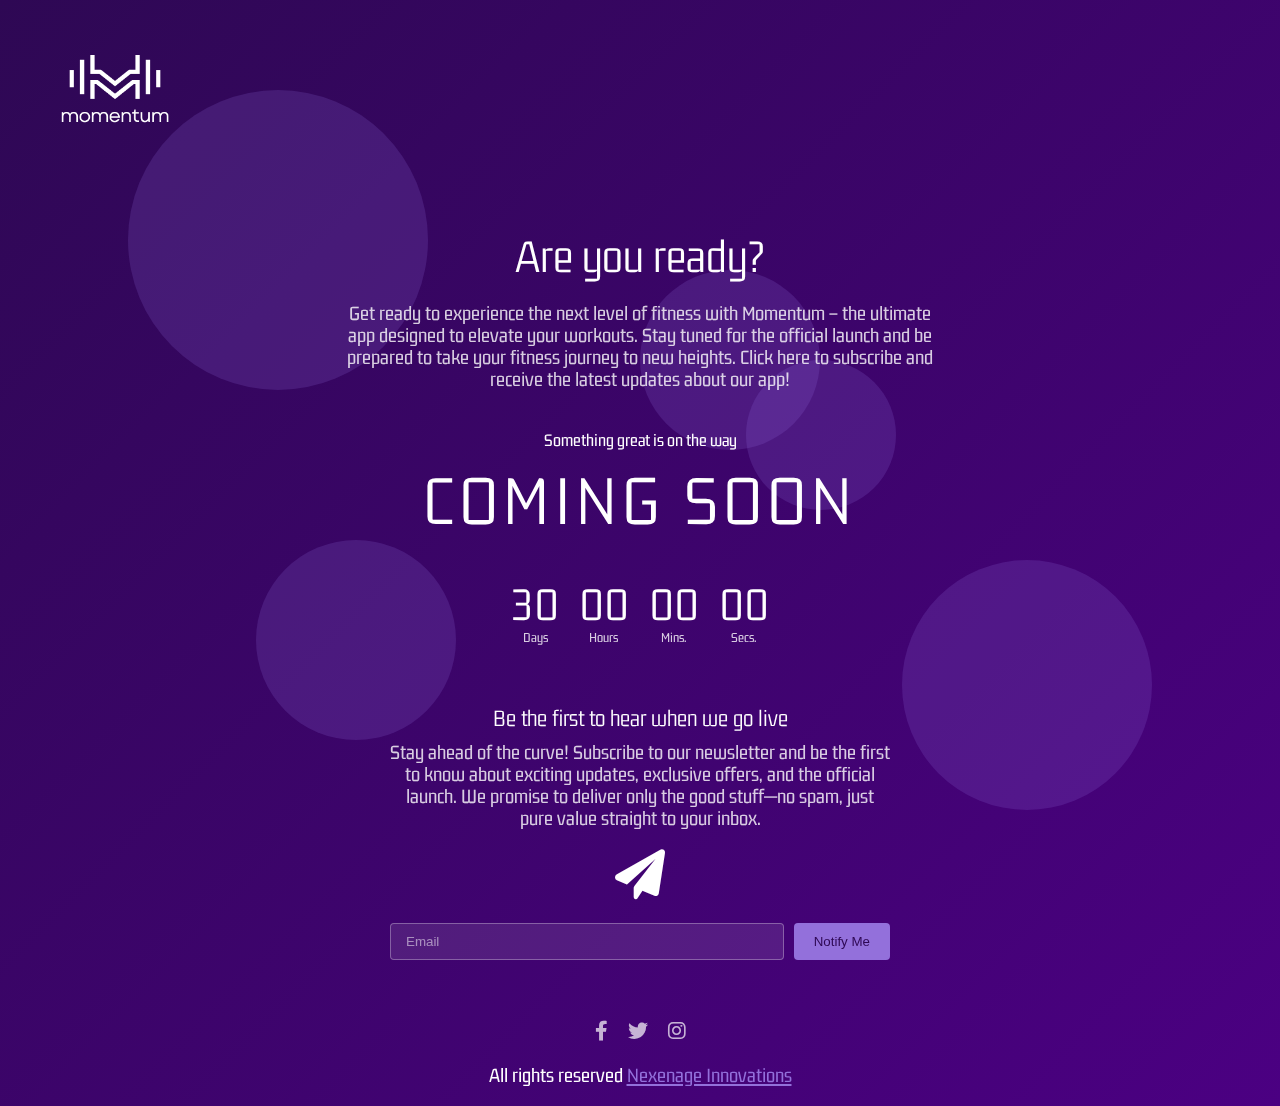
==== index.html @ 2875bc84 "Add files via upload" ====
<!DOCTYPE html>
<html lang="en">
<head>
    <meta charset="UTF-8">
    <meta name="viewport" content="width=device-width, initial-scale=1.0">
    <title>Momentum - Coming Soon</title>
    <style>
        @import url('https://fonts.googleapis.com/css2?family=Doto:wght@100..900&family=Edu+AU+VIC+WA+NT+Pre:wght@400..700&family=Give+You+Glory&family=Hind+Siliguri:wght@300;400;500;600;700&family=Livvic:ital,wght@0,100;0,200;0,300;0,400;0,500;0,600;0,700;0,900;1,100;1,200;1,300;1,400;1,500;1,600;1,700;1,900&display=swap');
        </style>
    <!-- Font Awesome CDN -->
<link href="https://cdnjs.cloudflare.com/ajax/libs/font-awesome/6.0.0-beta3/css/all.min.css" rel="stylesheet">
    <link rel="stylesheet" href="styles.css">
    <style>
        @import url('https://fonts.googleapis.com/css2?family=Doto:wght@100..900&family=Edu+AU+VIC+WA+NT+Pre:wght@400..700&family=Gemunu+Libre:wght@200..800&family=Give+You+Glory&family=Hind+Siliguri:wght@300;400;500;600;700&family=Livvic:ital,wght@0,100;0,200;0,300;0,400;0,500;0,600;0,700;0,900;1,100;1,200;1,300;1,400;1,500;1,600;1,700;1,900&display=swap');
    </style>
    <link rel="shortcut icon" href="White and Green Modern Barbell Line Icon Fitness Logo (2).png" type="image/x-icon">
</head>
<body>
    <div class="background">
        <div class="circle circle1"></div>
        <div class="circle circle2"></div>
        <div class="circle circle3"></div>
        <div class="circle circle4"></div>
        <div class="circle circle5"></div>
    </div>
    
    <header>
        <div class="logo">
            <img src="White and Green Modern Barbell Line Icon Fitness Logo (2).png" width="150px" alt="">
        </div>
    </header>

    <main>
        <h1>Are you ready?</h1>
        <p class="subtitle">Get ready to experience the next level of fitness with Momentum – the ultimate app designed to elevate your workouts. Stay tuned for the official launch and be prepared to take your fitness journey to new heights. Click here to subscribe and receive the latest updates about our app!</p>
        
        <div class="coming-soon">
            <p>Something great is on the way</p>
            <h2>COMING SOON</h2>
        </div>
        
        <div class="countdown">
            <div class="countdown-item">
                <span class="countdown-number" id="days">00</span>
                <span class="countdown-label">Days</span>
            </div>
            <div class="countdown-item">
                <span class="countdown-number" id="hours">00</span>
                <span class="countdown-label">Hours</span>
            </div>
            <div class="countdown-item">
                <span class="countdown-number" id="minutes">00</span>
                <span class="countdown-label">Mins.</span>
            </div>
            <div class="countdown-item">
                <span class="countdown-number" id="seconds">00</span>
                <span class="countdown-label">Secs.</span>
            </div>
        </div>
        
        <div class="newsletter">
            <h3>Be the first to hear when we go live</h3>
            <p>Stay ahead of the curve! Subscribe to our newsletter and be the first to know about exciting updates, exclusive offers, and the official launch. We promise to deliver only the good stuff—no spam, just pure value straight to your inbox.</p>
            <div class="paper-plane-icon">
                <i class="fas fa-paper-plane"></i>
            </div>
            <form class="newsletter-form">
                <input type="email" placeholder="Email" required>
                <button type="submit">Notify Me</button>
            </form>
        </div>
    </main>

    <footer>
        <div class="social-icons">
            <a href="#" class="social-icon"><i class="fab fa-facebook-f"></i></a>
            <a href="#" class="social-icon"><i class="fab fa-twitter"></i></a>
            <a href="#" class="social-icon"><i class="fab fa-instagram"></i></a>
        </div>
        <br>
        All rights reserved <a href="https://nexenageinc.vercel.app" class="nexen">Nexenage Innovations</a>
    </footer>

    <script src="script.js"></script>
</body>
</html>
---- styles.css ----
@import url('https://fonts.googleapis.com/css2?family=Poppins:wght@300;400;600&display=swap');

* {
    margin: 0;
    padding: 0;
    box-sizing: border-box;
}

body {
    font-family: "Gemunu Libre", sans-serif;
    background: linear-gradient(135deg, #2E0854, #4B0082);
    color: white;
    min-height: 100vh;
    display: flex;
    flex-direction: column;
    overflow-x: hidden;
    font-size: 1.3rem;
}

.background {
    position: fixed;
    top: 0;
    left: 0;
    width: 100%;
    height: 100%;
    z-index: -1;
}

.circle {
    position: absolute;
    border-radius: 50%;
    background: rgba(147, 112, 219, 0.2);
    animation: float 20s infinite ease-in-out;
}

@keyframes bubble-move {
    0% {
        transform: translate(0, 0);
    }
    25% {
        transform: translate(calc(10vw * var(--direction-x)), calc(10vh * var(--direction-y)));
    }
    50% {
        transform: translate(calc(20vw * var(--direction-x)), calc(20vh * var(--direction-y)));
    }
    75% {
        transform: translate(calc(10vw * var(--direction-x)), calc(10vh * var(--direction-y)));
    }
    100% {
        transform: translate(0, 0);
    }
}

.circle {
    position: absolute;
    border-radius: 50%;
    background: rgba(147, 112, 219, 0.2);
    animation: bubble-move 10s infinite ease-in-out;
    --direction-x: 1; /* Controls horizontal movement direction */
    --direction-y: 1; /* Controls vertical movement direction */
}

.circle1 {
    width: 300px;
    height: 300px;
    top: 10%;
    left: 10%;
    --direction-x: 1;
    --direction-y: -1;
}

.circle2 {
    width: 200px;
    height: 200px;
    top: 60%;
    left: 20%;
    animation-delay: -5s;
    --direction-x: -1;
    --direction-y: 1;
}

.circle3 {
    width: 150px;
    height: 150px;
    top: 40%;
    right: 30%;
    animation-delay: -10s;
    --direction-x: 1;
    --direction-y: 1;
}

.circle4 {
    width: 250px;
    height: 250px;
    bottom: 10%;
    right: 10%;
    animation-delay: -15s;
    --direction-x: -1;
    --direction-y: -1;
}

.circle5 {
    width: 180px;
    height: 180px;
    top: 30%;
    left: 50%;
    animation-delay: -7s;
    --direction-x: 1;
    --direction-y: -1;
}


.circle1 { width: 300px; height: 300px; top: 10%; left: 10%; }
.circle2 { width: 200px; height: 200px; top: 60%; left: 20%; animation-delay: -5s; }
.circle3 { width: 150px; height: 150px; top: 40%; right: 30%; animation-delay: -10s; }
.circle4 { width: 250px; height: 250px; bottom: 10%; right: 10%; animation-delay: -15s; }
.circle5 { width: 180px; height: 180px; top: 30%; left: 50%; animation-delay: -7s; }

@keyframes float {
    0%, 100% { transform: translateY(0); }
    50% { transform: translateY(-20px); }
}

header {
    display: flex;
    justify-content: space-between;
    align-items: center;
    padding: 20px 40px;
}

.logo {
    display: flex;
    align-items: center;
}

.logo-circle {
    width: 20px;
    height: 20px;
    border: 2px solid white;
    border-radius: 50%;
    margin-right: 10px;
}

.say-hello {
    background: transparent;
    border: none;
    color: white;
    cursor: pointer;
    font-size: 16px;
}

main {
    flex-grow: 1;
    display: flex;
    flex-direction: column;
    align-items: center;
    justify-content: center;
    text-align: center;
    padding: 40px;
}

h1 {
    font-size: 48px;
    font-weight: 300;
    margin-bottom: 20px;
}

.subtitle {
    max-width: 600px;
    margin-bottom: 40px;
    opacity: 0.8;
}

.coming-soon {
    margin-bottom: 40px;
}

.coming-soon p {
    font-size: 18px;
    margin-bottom: 10px;
}

h2 {
    font-size: 72px;
    font-weight: 300;
    letter-spacing: 5px;
}

.countdown {
    display: flex;
    gap: 20px;
    margin-bottom: 60px;
}

.countdown-item {
    display: flex;
    flex-direction: column;
    align-items: center;
}

.countdown-number {
    font-size: 48px;
    font-weight: 300;
}

.countdown-label {
    font-size: 14px;
    opacity: 0.8;
}

.newsletter {
    max-width: 500px;
    width: 100%;
}

.newsletter h3 {
    font-size: 24px;
    font-weight: 300;
    margin-bottom: 10px;
}

.newsletter p {
    margin-bottom: 20px;
    opacity: 0.8;
}

.paper-plane-icon {
    font-size: 24px;
    margin-bottom: 20px;
}

.newsletter-form {
    display: flex;
    gap: 10px;
}

.newsletter-form input {
    flex-grow: 1;
    padding: 10px 15px;
    border: 1px solid rgba(255, 255, 255, 0.3);
    background: rgba(255, 255, 255, 0.1);
    color: white;
    border-radius: 4px;
}

.newsletter-form input::placeholder {
    color: rgba(255, 255, 255, 0.5);
}

.newsletter-form button {
    padding: 10px 20px;
    background: #9370DB;
    color: #2E0854;
    border: none;
    border-radius: 4px;
    cursor: pointer;
    transition: background 0.3s;
}

.newsletter-form button:hover {
    background: #8A2BE2;
}

footer {
    padding: 20px;
    text-align: center;
}

.social-icons {
    display: flex;
    justify-content: center;
    gap: 20px;
}

.social-icon {
    color: white;
    font-size: 20px;
    opacity: 0.7;
    transition: opacity 0.3s;
}

.social-icon:hover {
    opacity: 1;
}

.nexen{
    color: #9370DB;
}
.nexen:hover{
    color: #8A2BE2;
}

.paper-plane-icon{
    font-size: 50px;
}
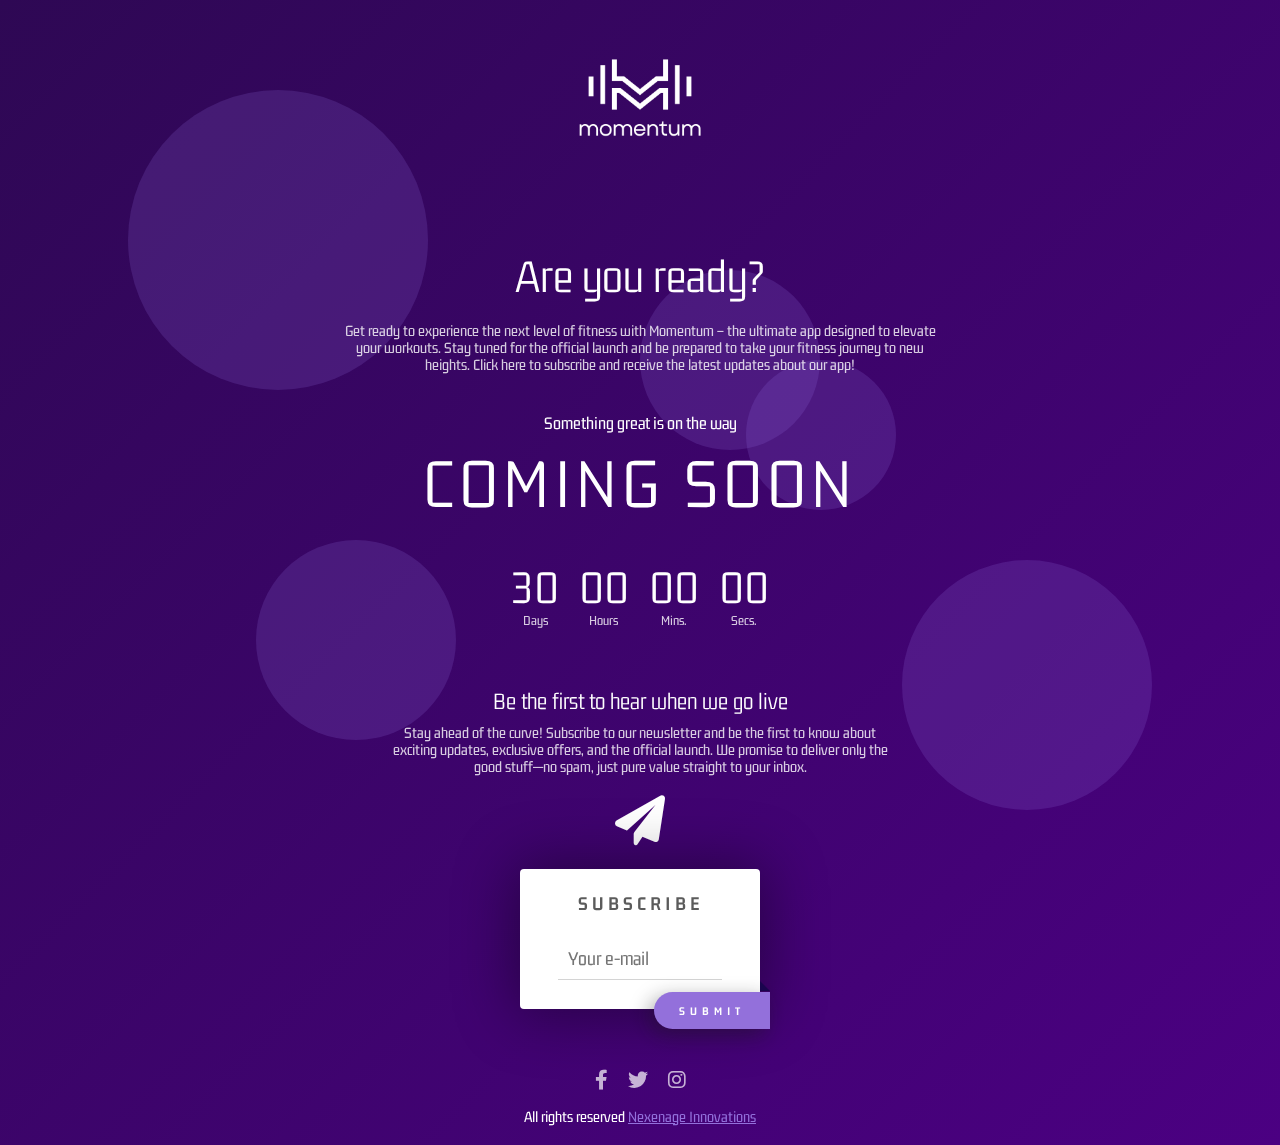
==== commit a4db3870: "Add files via upload" ====
--- a/index.html
+++ b/index.html
@@ -26,7 +26,7 @@
     
     <header>
         <div class="logo">
-            <img src="White and Green Modern Barbell Line Icon Fitness Logo (2).png" width="150px" alt="">
+            <img src="White and Green Modern Barbell Line Icon Fitness Logo (2).png" width="170px" alt="">
         </div>
     </header>
 
@@ -64,10 +64,18 @@
             <div class="paper-plane-icon">
                 <i class="fas fa-paper-plane"></i>
             </div>
-            <form class="newsletter-form">
+            <!-- <form class="newsletter-form">
                 <input type="email" placeholder="Email" required>
+                
                 <button type="submit">Notify Me</button>
-            </form>
+            </form> -->
+  <div class="subscribe">
+    <p>SUBSCRIBE</p>
+    <input placeholder="Your e-mail" class="subscribe-input" name="email" type="email">
+    <br>
+    <div class="submit-btn">SUBMIT</div>
+  </div>
+
         </div>
     </main>
 
--- a/styles.css
+++ b/styles.css
@@ -14,7 +14,6 @@
     display: flex;
     flex-direction: column;
     overflow-x: hidden;
-    font-size: 1.3rem;
 }
 
 .background {
@@ -131,6 +130,7 @@
 .logo {
     display: flex;
     align-items: center;
+    margin: auto;
 }
 
 .logo-circle {
@@ -234,32 +234,6 @@
     gap: 10px;
 }
 
-.newsletter-form input {
-    flex-grow: 1;
-    padding: 10px 15px;
-    border: 1px solid rgba(255, 255, 255, 0.3);
-    background: rgba(255, 255, 255, 0.1);
-    color: white;
-    border-radius: 4px;
-}
-
-.newsletter-form input::placeholder {
-    color: rgba(255, 255, 255, 0.5);
-}
-
-.newsletter-form button {
-    padding: 10px 20px;
-    background: #9370DB;
-    color: #2E0854;
-    border: none;
-    border-radius: 4px;
-    cursor: pointer;
-    transition: background 0.3s;
-}
-
-.newsletter-form button:hover {
-    background: #8A2BE2;
-}
 
 footer {
     padding: 20px;
@@ -292,4 +266,79 @@
 
 .paper-plane-icon{
     font-size: 50px;
-}+}
+
+/* From Uiverse.io by guilhermeyohan */ 
+.subscribe {
+    position: relative;
+    height: 140px;
+    width: 240px;
+    padding: 20px;
+    background-color: #FFF;
+    border-radius: 4px;
+    color: #333;
+    box-shadow: 0px 0px 60px 5px rgba(0, 0, 0, 0.4);
+    margin: auto;
+  }
+  
+  .subscribe:after {
+    position: absolute;
+    content: "";
+    right: -10px;
+    bottom: 18px;
+    width: 0;
+    height: 0;
+    border-left: 0px solid transparent;
+    border-right: 10px solid transparent;
+    border-bottom: 10px solid #1a044e;
+  }
+  
+  .subscribe p {
+    text-align: center;
+    font-size: 20px;
+    font-weight: bold;
+    letter-spacing: 4px;
+    line-height: 28px;
+  }
+  
+  .subscribe input {
+    bottom: 30px;
+    border: none;
+    border-bottom: 1px solid #d4d4d4;
+    padding: 10px;
+    width: 82%;
+    background: transparent;
+    transition: all .25s ease;
+    font-family: inherit;
+    font-size: 20px;
+  }
+  
+  .subscribe input:focus {
+    outline: none;
+    border-bottom: 1px solid #0d095e;
+    font-family: 'Gill Sans', 'Gill Sans MT', Calibri, 'Trebuchet MS', 'sans-serif';
+  }
+  
+  .subscribe .submit-btn {
+    position: absolute;
+    border-radius: 30px;
+    border-bottom-right-radius: 0;
+    border-top-right-radius: 0;
+    background-color: #9370DB;
+    color: #FFF;
+    padding: 12px 25px;
+    display: inline-block;
+    font-size: 12px;
+    font-weight: bold;
+    letter-spacing: 5px;
+    right: -10px;
+    bottom: -20px;
+    cursor: pointer;
+    transition: all .25s ease;
+    box-shadow: -5px 6px 20px 0px rgba(26, 26, 26, 0.4);
+  }
+  
+  .subscribe .submit-btn:hover {
+    background-color: #8A2BE2;
+    box-shadow: -5px 6px 20px 0px rgba(88, 88, 88, 0.569);
+  }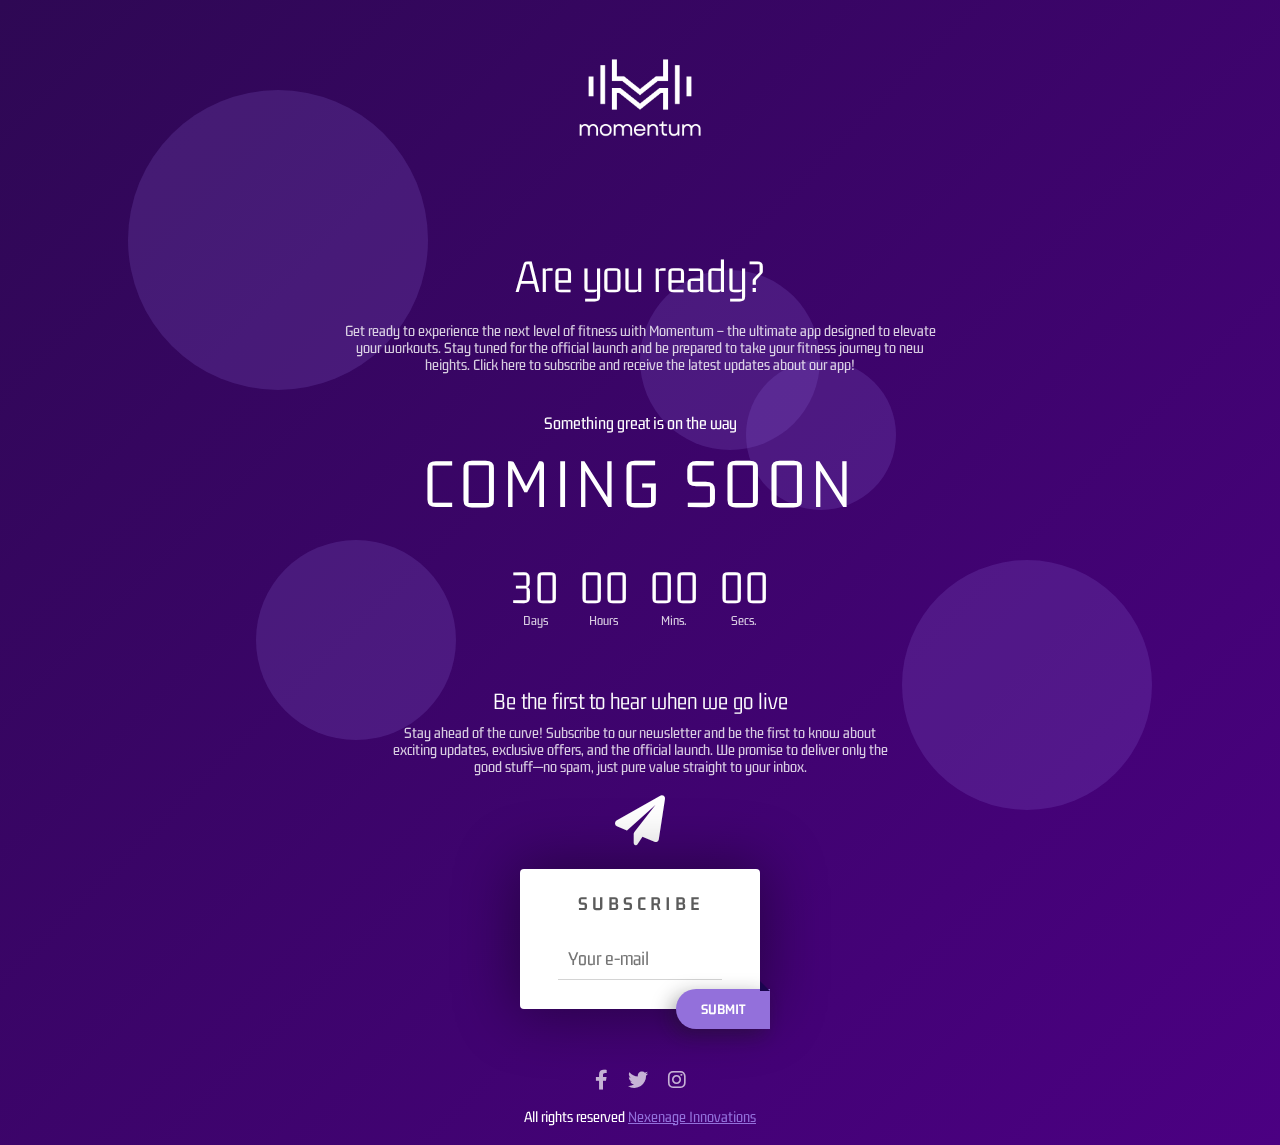
==== commit 6d948b79: "Add files via upload" ====
--- a/index.html
+++ b/index.html
@@ -70,10 +70,13 @@
                 <button type="submit">Notify Me</button>
             </form> -->
   <div class="subscribe">
+    <form action="https://submit-form.com/vy5v3wjJz" method="post">
     <p>SUBSCRIBE</p>
     <input placeholder="Your e-mail" class="subscribe-input" name="email" type="email">
     <br>
-    <div class="submit-btn">SUBMIT</div>
+    <button class="submit-btn" value="submit" type="submit">SUBMIT</button>
+    <input type="hidden" value="https://momentum-nu.vercel.app/confirm.html">
+</form>
   </div>
 
         </div>
--- a/styles.css
+++ b/styles.css
@@ -328,9 +328,10 @@
     color: #FFF;
     padding: 12px 25px;
     display: inline-block;
-    font-size: 12px;
+    font-size: 15px;
     font-weight: bold;
-    letter-spacing: 5px;
+    border: none;
+    font-family: inherit;
     right: -10px;
     bottom: -20px;
     cursor: pointer;
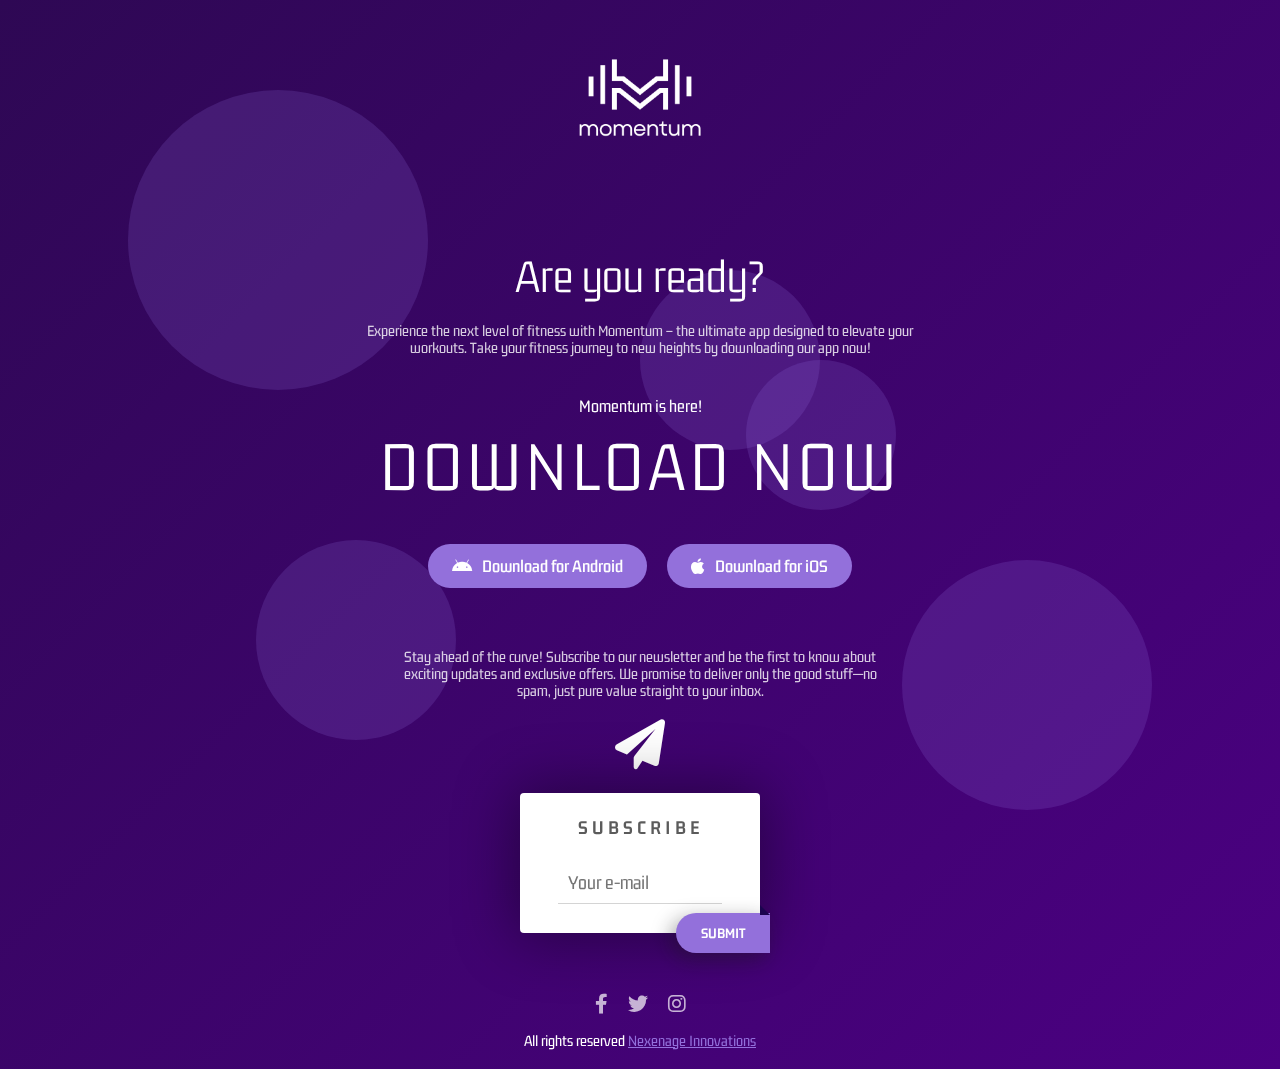
==== commit ae9f0cba: "Update index.html" ====
--- a/index.html
+++ b/index.html
@@ -32,35 +32,26 @@
 
     <main>
         <h1>Are you ready?</h1>
-        <p class="subtitle">Get ready to experience the next level of fitness with Momentum – the ultimate app designed to elevate your workouts. Stay tuned for the official launch and be prepared to take your fitness journey to new heights. Click here to subscribe and receive the latest updates about our app!</p>
+        <p class="subtitle">Experience the next level of fitness with Momentum – the ultimate app designed to elevate your workouts. Take your fitness journey to new heights by downloading our app now!</p>
         
         <div class="coming-soon">
-            <p>Something great is on the way</p>
-            <h2>COMING SOON</h2>
+            <p>Momentum is here!</p>
+            <h2>DOWNLOAD NOW</h2>
         </div>
         
-        <div class="countdown">
-            <div class="countdown-item">
-                <span class="countdown-number" id="days">00</span>
-                <span class="countdown-label">Days</span>
-            </div>
-            <div class="countdown-item">
-                <span class="countdown-number" id="hours">00</span>
-                <span class="countdown-label">Hours</span>
-            </div>
-            <div class="countdown-item">
-                <span class="countdown-number" id="minutes">00</span>
-                <span class="countdown-label">Mins.</span>
-            </div>
-            <div class="countdown-item">
-                <span class="countdown-number" id="seconds">00</span>
-                <span class="countdown-label">Secs.</span>
-            </div>
+        <div class="download-buttons">
+            <a href="momentum.apk" download class="download-button">
+                <i class="fab fa-android"></i> Download for Android
+            </a>
+            <a href="ios-unavailable.html" class="download-button">
+                <i class="fab fa-apple"></i> Download for iOS
+            </a>
         </div>
         
+        
+        
         <div class="newsletter">
-            <h3>Be the first to hear when we go live</h3>
-            <p>Stay ahead of the curve! Subscribe to our newsletter and be the first to know about exciting updates, exclusive offers, and the official launch. We promise to deliver only the good stuff—no spam, just pure value straight to your inbox.</p>
+            <p>Stay ahead of the curve! Subscribe to our newsletter and be the first to know about exciting updates and exclusive offers. We promise to deliver only the good stuff—no spam, just pure value straight to your inbox.</p>
             <div class="paper-plane-icon">
                 <i class="fas fa-paper-plane"></i>
             </div>
@@ -72,10 +63,11 @@
   <div class="subscribe">
     <form action="https://submit-form.com/vy5v3wjJz" method="post">
     <p>SUBSCRIBE</p>
-    <input placeholder="Your e-mail" class="subscribe-input" name="email" type="email">
+    <input placeholder="Your e-mail" required class="subscribe-input" name="email" type="email">
     <br>
     <button class="submit-btn" value="submit" type="submit">SUBMIT</button>
-    <input type="hidden" value="https://momentum-nu.vercel.app/confirm.html">
+    <input type="hidden" name="_redirect" value="https://momentum-nu.vercel.app/confirm.html">
+
 </form>
   </div>
 
@@ -91,8 +83,6 @@
         <br>
         All rights reserved <a href="https://nexenageinc.vercel.app" class="nexen">Nexenage Innovations</a>
     </footer>
-
-    <script src="script.js"></script>
 </body>
 </html>
 
--- a/styles.css
+++ b/styles.css
@@ -342,4 +342,74 @@
   .subscribe .submit-btn:hover {
     background-color: #8A2BE2;
     box-shadow: -5px 6px 20px 0px rgba(88, 88, 88, 0.569);
-  }+  }
+
+  @keyframes fadeInUp {
+    from {
+        opacity: 0;
+        transform: translateY(20px);
+    }
+    to {
+        opacity: 1;
+        transform: translateY(0);
+    }
+}
+.animated-text {
+    display: none;
+    animation: fadeInUp 1s ease-out;
+}
+
+/* Custom scrollbar styling */
+::-webkit-scrollbar {
+    width: 8px; /* Adjust scrollbar width */
+    height: 8px; /* Adjust scrollbar height */
+  }
+  
+  ::-webkit-scrollbar-thumb {
+    background: linear-gradient(45deg, #A344FF, #5D2D91); /* Purple gradient */
+    border-radius: 4px; /* Rounded edges */
+  }
+  
+  ::-webkit-scrollbar-thumb:hover {
+    background: linear-gradient(45deg, #5D2D91, #A344FF); /* Hover effect */
+  }
+  
+  ::-webkit-scrollbar-track {
+    background: #f4f4f4; /* Light background for contrast */
+    border-radius: 4px;
+  }
+  
+  /* For Firefox */
+  * {
+    scrollbar-width: thin;
+    scrollbar-color: #A344FF #5d2d91;
+  }
+
+.download-buttons {
+            display: flex;
+            justify-content: center;
+            gap: 20px;
+            margin-bottom: 60px;
+        }
+
+        .download-button {
+            display: inline-flex;
+            align-items: center;
+            justify-content: center;
+            padding: 12px 24px;
+            font-size: 18px;
+            font-weight: 600;
+            text-decoration: none;
+            color: white;
+            background-color: #9370DB;
+            border-radius: 30px;
+            transition: background-color 0.3s ease;
+        }
+
+        .download-button:hover {
+            background-color: #8A2BE2;
+        }
+
+        .download-button i {
+            margin-right: 10px;
+        }
